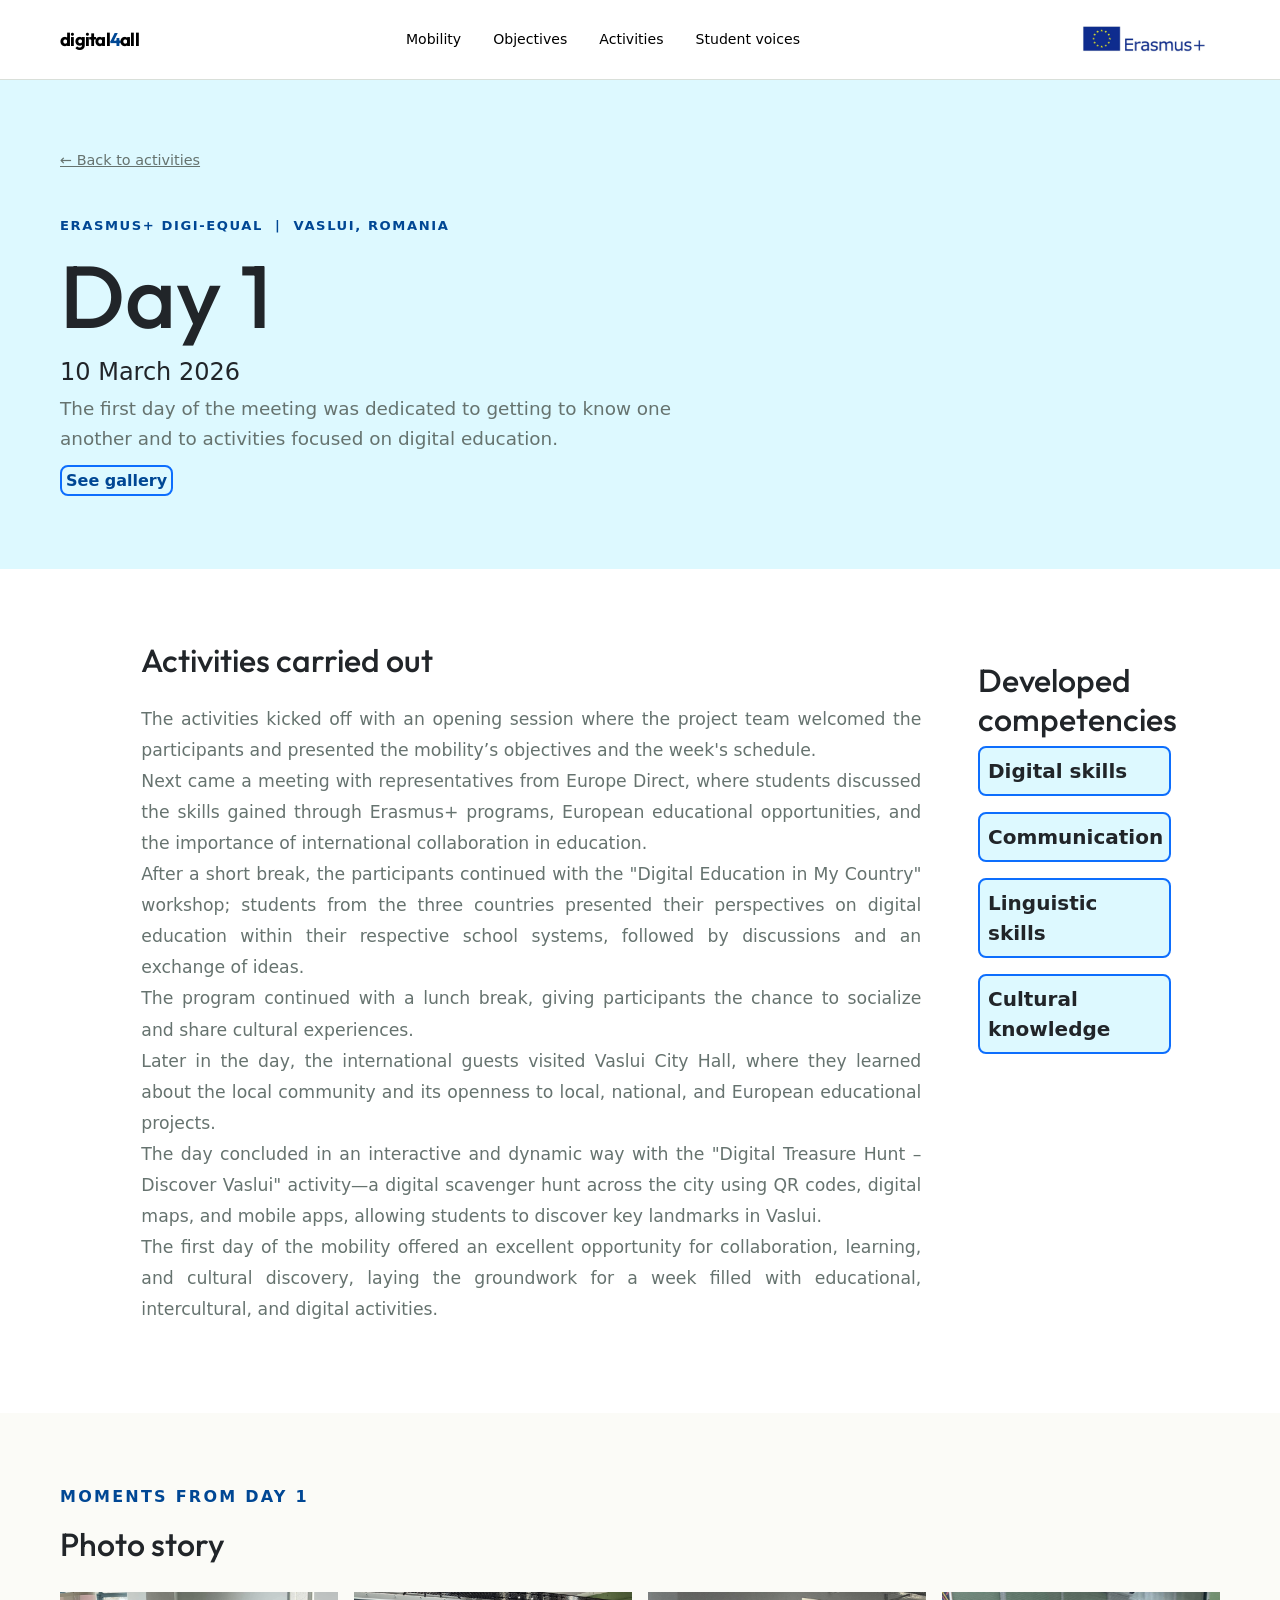
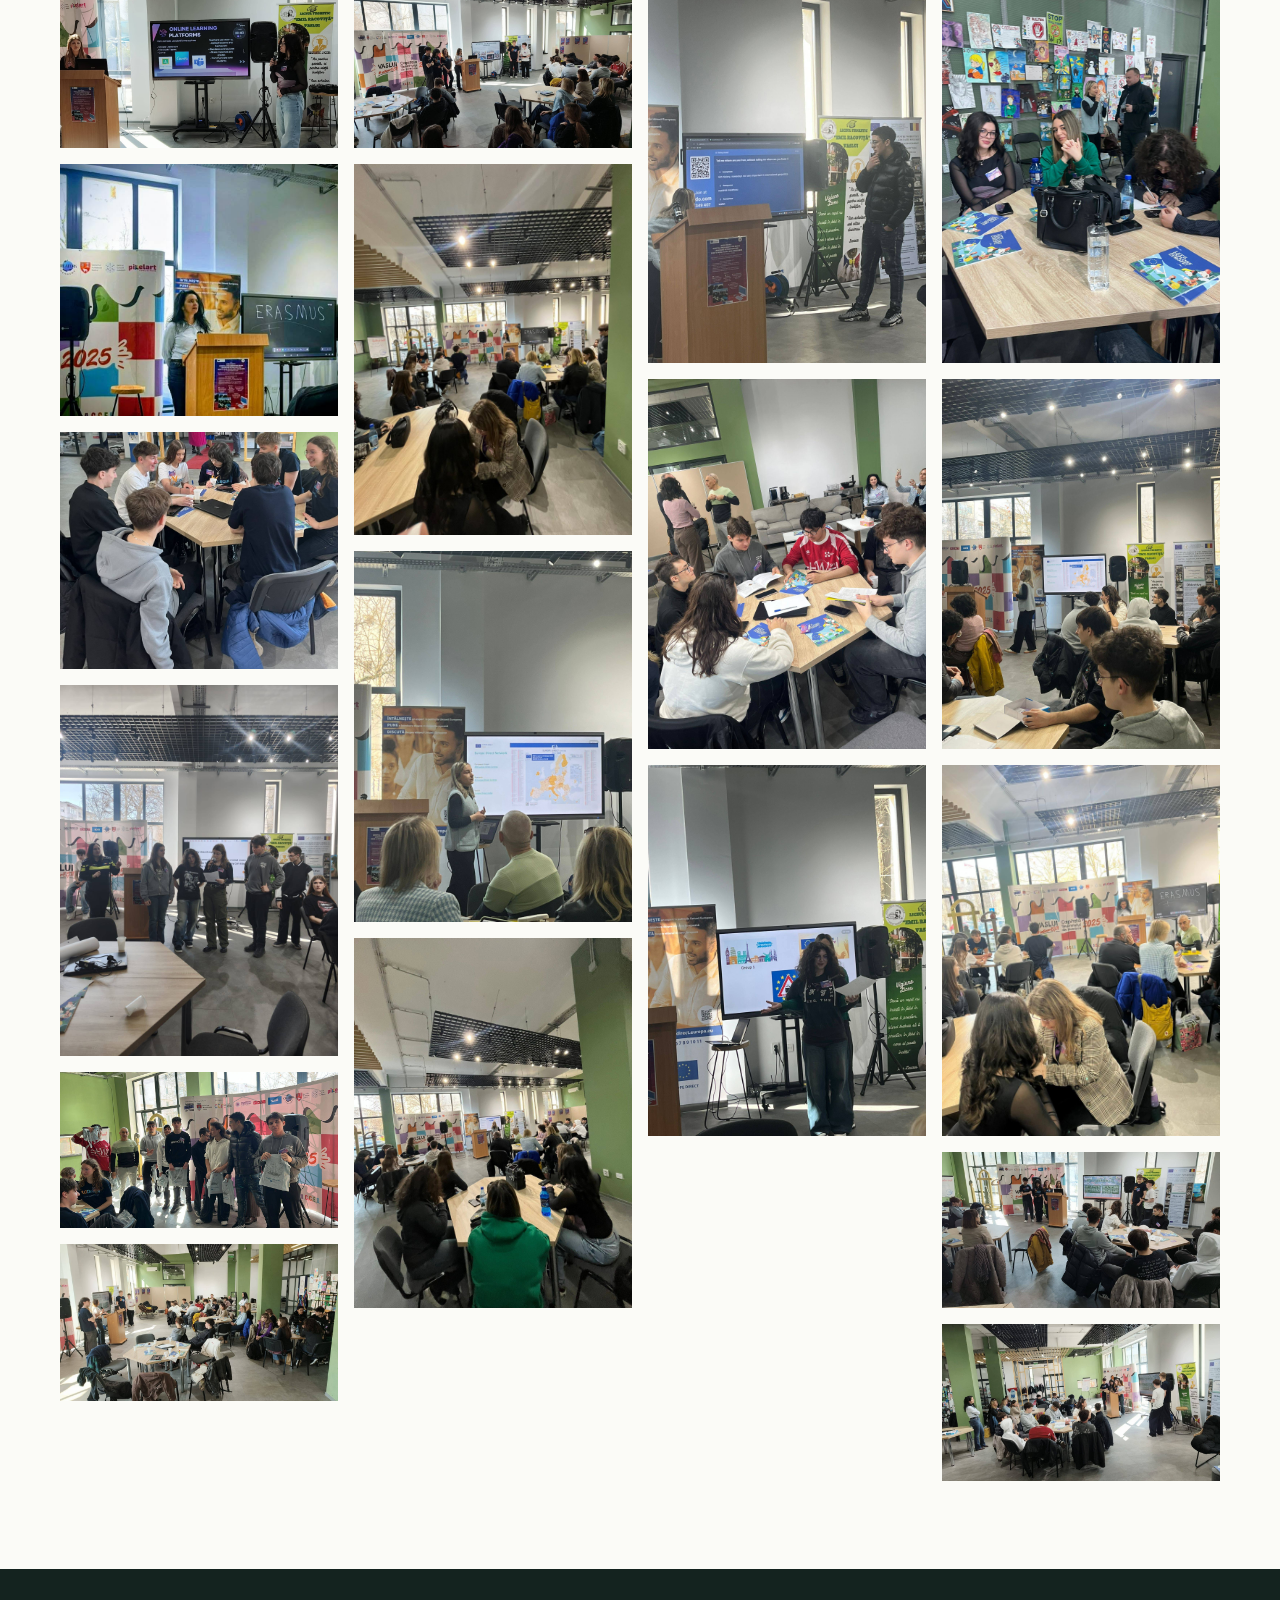
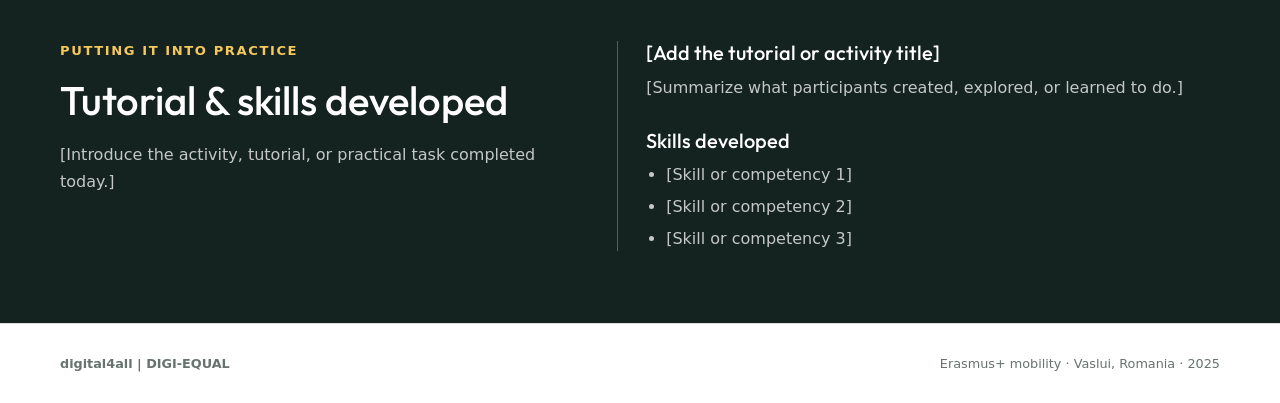
==== assets/posts/day-1/post.html @ b6f580e6 "Add files via upload" ====
<!doctype html>
<html lang="en">
  <head>
    <meta charset="UTF-8" />
    <meta name="viewport" content="width=device-width, initial-scale=1.0" />
    <title>Day 1 | digital4all</title>
    <link rel="preconnect" href="https://fonts.googleapis.com" />
    <link rel="preconnect" href="https://fonts.gstatic.com" crossorigin />
    <link
      href="https://fonts.googleapis.com/css2?family=DM+Sans:wght@400;500;600;700&family=Space+Grotesk:wght@500;600;700&display=swap"
      rel="stylesheet"
    />
    <link rel="preconnect" href="https://fonts.googleapis.com" />
    <link rel="preconnect" href="https://fonts.gstatic.com" crossorigin />
    <link
      href="https://fonts.googleapis.com/css2?family=Archivo:ital,wght@0,100..900;1,100..900&family=Kalnia:wght@100..700&family=Merriweather:ital,opsz,wght@0,18..144,300..900;1,18..144,300..900&family=Outfit:wght@100..900&display=swap"
      rel="stylesheet"
    />
    <link rel="stylesheet" href="/assets/css/styles.css" />
    <link
      href="https://cdn.jsdelivr.net/npm/bootstrap@5.3.8/dist/css/bootstrap.min.css"
      rel="stylesheet"
      integrity="sha384-sRIl4kxILFvY47J16cr9ZwB07vP4J8+LH7qKQnuqkuIAvNWLzeN8tE5YBujZqJLB"
      crossorigin="anonymous"
    />
    <script
      src="https://cdn.jsdelivr.net/npm/bootstrap@5.3.8/dist/js/bootstrap.bundle.min.js"
      integrity="sha384-FKyoEForCGlyvwx9Hj09JcYn3nv7wiPVlz7YYwJrWVcXK/BmnVDxM+D2scQbITxI"
      crossorigin="anonymous"
    ></script>
  </head>
  <body>
    <nav class="bg-white">
      <div class="wrap nav-inner">
        <a
          class="brand text-decoration-none text-black"
          href="../../../index.html"
          >digital<span>4</span>all</a
        >
        <div class="nav-links">
          <a
            href="../../../index.html#mobility"
            class="text-decoration-none text-black"
            >Mobility</a
          >
          <a
            href="../../../index.html#objectives"
            class="text-decoration-none text-black"
            >Objectives</a
          >
          <a
            href="../../../index.html#activities"
            class="text-decoration-none text-black"
            >Activities</a
          >
          <a
            href="../../../index.html#voices"
            class="text-decoration-none text-black"
            >Student voices</a
          >
        </div>
        <span class="nav-tag"
          ><img
            src="/assets/images/erasmus.png"
            class="erasmus-img"
            alt="Erasmus+"
        /></span>
      </div>
    </nav>
    <a class="to-top" href="#top" aria-label="back to top" class="rounded-2"><img src="https://www.svgrepo.com/show/506650/chevron-top.svg" alt=""></a>
    <main class="day-post" id="top">
      <header class="day-post-header">
        <div class="wrap">
          <a class="day-post-back" href="../../../index.html#activities"
            >&larr; Back to activities</a
          >
          <p class="day-post-kicker">
            ERASMUS+ DIGI-EQUAL <span>|</span> VASLUI, ROMANIA
          </p>
          <h1>Day 1</h1>
          <h4>10 March 2026</h4>
          <p class="day-post-deck">
            The first day of the meeting was dedicated to getting to know one
            another and to activities focused on digital education.
          </p>
          <a href="#gallery" class="fw-bold text-decoration-none p-1 border border-primary rounded-3 border-2" style="color: var(--coral)">See gallery</a>
        </div>
      </header>
      <div class="row justify-content-center">
      <section class="col-12 col-md-8 day-story hero" aria-labelledby="story-title">
        <div class="wrap day-post-narrow">
          <h2 id="story-title">Activities carried out</h2>
          <div class="day-story-copy">
            <p style="text-align: justify">
              The activities kicked off with an opening session where the
              project team welcomed the participants and presented the
              mobility’s objectives and the week's schedule. <br />
              Next came a meeting with representatives from Europe Direct, where
              students discussed the skills gained through Erasmus+ programs,
              European educational opportunities, and the importance of
              international collaboration in education. <br />
              After a short break, the participants continued with the "Digital
              Education in My Country" workshop; students from the three
              countries presented their perspectives on digital education within
              their respective school systems, followed by discussions and an
              exchange of ideas. <br />
              The program continued with a lunch break, giving participants the
              chance to socialize and share cultural experiences. <br />
              Later in the day, the international guests visited Vaslui City
              Hall, where they learned about the local community and its
              openness to local, national, and European educational projects.
              <br />
              The day concluded in an interactive and dynamic way with the
              "Digital Treasure Hunt – Discover Vaslui" activity—a digital
              scavenger hunt across the city using QR codes, digital maps, and
              mobile apps, allowing students to discover key landmarks in
              Vaslui. <br />
              The first day of the mobility offered an excellent opportunity for
              collaboration, learning, and cultural discovery, laying the
              groundwork for a week filled with educational, intercultural, and
              digital activities.
            </p>
          </div>
        </div>
      </section>
      <section class="col-10 col-md-2">
        <h2>Developed competencies</h2>
        <p class="fs-5 rounded-3 bg-primary-subtle p-2 fw-bold border border-primary border-2" style="background-color: var(--mint) !important;">Digital skills</p>
        <p class="fs-5 rounded-3 bg-primary-subtle p-2 fw-bold border border-primary border-2" style="background-color: var(--mint) !important;">Communication</p>
        <p class="fs-5 rounded-3 bg-primary-subtle p-2 fw-bold border border-primary border-2" style="background-color: var(--mint) !important;">Linguistic skills</p>
        <p class="fs-5 rounded-3 bg-primary-subtle p-2 fw-bold border border-primary border-2" style="background-color: var(--mint) !important;">Cultural knowledge</p>
      </section>
      </div>
      

      <section class="day-photos" aria-labelledby="photos-title" id="gallery">
        <div class="wrap">
          <div class="day-section-heading">
            <p class="section-label">Moments from Day 1</p>
            <h2 id="photos-title">Photo story</h2>
          </div>
          <div id="gallery-mansonry" class="masonry-grid"></div>
        </div>
      </section>
      <div
        class="modal fade"
        id="modalGalerie"
        tabindex="-1"
        aria-hidden="true"
      >
        <div class="modal-dialog modal-dialog-centered modal-lg">
          <div class="modal-content bg-dark border-0">
            <div class="modal-header border-0 pb-0">
              <button
                type="button"
                class="btn-close btn-close-white"
                data-bs-dismiss="modal"
                aria-label="Close"
              ></button>
            </div>
            <div class="modal-body p-0 text-center position-relative">
              <button id="btnPrev" class="btn nav-btn start-0 text-white">‹</button>
              <img
                id="imgModal"
                src=""
                class="img-fluid"
                alt="Imagine mărită"
              />
              <button id="btnNext" class="btn nav-btn end-0 text-white">›</button>
            </div>
          </div>
        </div>
      </div>

      <section class="day-learning" aria-labelledby="learning-title">
        <div class="wrap day-learning-inner">
          <div class="day-learning-intro">
            <p class="day-learning-kicker">PUTTING IT INTO PRACTICE</p>
            <h2 id="learning-title">Tutorial &amp; skills developed</h2>
            <p>
              [Introduce the activity, tutorial, or practical task completed
              today.]
            </p>
          </div>
          <div class="day-learning-detail">
            <h3>[Add the tutorial or activity title]</h3>
            <p>
              [Summarize what participants created, explored, or learned to do.]
            </p>
            <h3>Skills developed</h3>
            <ul>
              <li>[Skill or competency 1]</li>
              <li>[Skill or competency 2]</li>
              <li>[Skill or competency 3]</li>
            </ul>
          </div>
        </div>
      </section>
    </main>
    <footer>
      <div class="wrap footer-inner">
        <strong>digital4all | DIGI-EQUAL</strong>
        <span>Erasmus+ mobility · Vaslui, Romania · 2025</span>
      </div>
    </footer>
    
  </body>
  <script>
    const iframe = document.getElementById("resources-iframe");
    iframe.addEventListener("load", function () {
      const iframeDocument =
        iframe.contentDocument || iframe.contentWindow.document;
      const links = iframeDocument.getElementsByTagName("a");

      for (let link of links) {
        if (link.getAttribute("target") === "_blank") {
          link.setAttribute("target", "_self");
        }
      }
    });
  </script>
  <script src="/assets/js/day-1.js"></script>
</html>
---- assets/css/styles.css ----
:root {
  --ink: #14231f;
  --muted: #66736f;
  --paper: #f5f6f0;
  --cream: #fbfbf7;
  --mint: #ddf9ff;
  --coral: #004794;
  --yellow: #f5c85b;
  --line: #d9dfd9;
}

* {
  box-sizing: border-box;
}
html {
  scroll-behavior: smooth;
}
html {
	scroll-behavior: smooth;
	container-type: scroll-state;
  container-name: scroller;
}

body {
  margin: 0;
  color: var(--ink);
  background: var(--paper);
  font-family: "DM Sans", sans-serif;
}
h1,
h2,
h3,
p {
  margin: 0;
}
h1,
h2,
h3,
.brand {
  font-family: "Outfit", sans-serif;
  font-weight: 600;
}
a {
  color: inherit;
  text-decoration: none;
}
.wrap {
  width: min(1160px, calc(100% - 48px));
  margin: 0 auto;
}

nav {
  height: 80px;
  display: flex;
  align-items: center;
  border-bottom: 1px solid var(--line);
  background: var(--cream);
}
.nav-inner {
  display: flex;
  align-items: center;
  justify-content: space-between;
}
.brand {
  font-size: 1.15rem;
  font-weight: 700;
  letter-spacing: -0.04em;
}
.brand span {
  color: var(--coral);
}
.nav-links {
  display: flex;
  gap: 32px;
  color: var(--muted);
  font-size: 0.88rem;
}
.nav-links a:hover {
  color: var(--ink);
}
.nav-tag {
  padding: 9px 14px;
  border-radius: 999px;
  font-size: 0.78rem;
  font-weight: 700;
}

.hero {
  padding: 72px 0 88px;
}
.hero-grid {
  display: grid;
  grid-template-columns: 0.88fr 1.12fr;
  gap: 72px;
  align-items: center;
}
.eyebrow,
.section-label {
  color: var(--coral) !important;
  text-transform: uppercase;
  letter-spacing: 0.14em;
  font-size: 1rem;
  font-weight: 700;
}
.hero h1 {
  max-width: 570px;
  margin: 18px 0 24px;
  font-size: clamp(3.5rem, 7vw, 6.8rem);
  line-height: 0.92;
  letter-spacing: -0.08em;
}
.hero h1 em {
  color: var(--coral);
  font-style: normal;
}
.hero-copy {
  max-width: 430px;
  color: var(--muted);
  font-size: 1.08rem;
  line-height: 1.65;
}
.hero-meta {
  display: flex;
  align-items: center;
  justify-content: center;
  gap: 18px;
  margin-top: 38px;
  padding-top: 22px;
}
.hero-meta span {
  color: var(--ink);
  font-family: "Space Grotesk", sans-serif;
  font-size: 0.82rem;
  font-weight: 700;
  letter-spacing: 0.12em;
}
.hero-meta strong {
  display: block;
  font-family: "Space Grotesk", sans-serif;
  font-size: 1.35rem;
}
.hero-meta small {
  color: var(--muted);
  font-size: 0.76rem;
}
.hero-photo {
  position: relative;
}
.hero-photo img {
  display: block;
  width: 100%;
  aspect-ratio: 1.12 / 1;
  object-fit: cover;
  object-position: center;
  border-radius: 4px;
}
.erasmus-img {
  width: 125px;
}

section {
  padding: 92px 0;
}
.section-head {
  display: flex;
  justify-content: space-between;
  align-items: end;
  gap: 24px;
  margin-bottom: 36px;
}
.section-head h2 {
  max-width: 600px;
  margin-top: 12px;
  font-size: clamp(2.3rem, 4vw, 4rem);
  line-height: 0.98;
  letter-spacing: -0.07em;
}
.section-intro {
  max-width: 330px;
  color: var(--muted);
  line-height: 1.6;
}
.outcomes {
  background: var(--mint);
}
.outcome-grid {
  display: grid;
  grid-template-columns: repeat(3, 1fr);
  gap: 16px;
}
.outcome {
  min-height: 200px;
  padding: 26px;
  border: 2px solid var(--coral);
  background: rgba(255, 255, 255, 0.5);
  border-radius: 10px;
}
.outcome-number {
  display: none;
  color: var(--coral);
  font-family: "Space Grotesk", sans-serif;
  font-size: 2.8rem;
  line-height: 1;
}
.outcome h3 {
  color: var(--coral);
  font-weight: 900;
  margin: 55px 0 12px;
  font-size: 1.25rem;
}
.outcome p,
.activity p,
.quote p {
  color: var(--muted);
  line-height: 1.55;
}

.activities {
  background: var(--cream);
}
.activity-grid {
  max-width: 980px;
}
.activity {
  display: grid;
  grid-template-columns: minmax(0, 1fr) minmax(0, 1fr);
  gap: 40px;
  align-items: center;
  border-top: 1px solid var(--line);
  padding-top: 24px;
}
.activity img {
  display: block;
  width: 100%;
  aspect-ratio: 1.45 / 1;
  object-fit: cover;
  border-radius: 4px;
}
.activity h3 {
  margin-bottom: 12px;
  font-size: 1.8rem;
  letter-spacing: -0.04em;
}
.activity-copy {
  max-width: 420px;
}

.testimonials {
  background: var(--paper);
}
.quote-grid {
  display: grid;
  grid-template-columns: repeat(3, 1fr);
  gap: 48px;
}
.quote {
  padding-top: 20px;
  border-top: 2px solid var(--ink);
}
.quote p {
  color: var(--ink);
  font-size: 1.15rem;
  line-height: 1.45;
}
.quote p::before {
  content: "“";
  color: var(--coral);
  font-family: Georgia, serif;
  font-size: 3rem;
  line-height: 0;
  vertical-align: -0.4em;
  margin-right: 5px;
}
.quote cite {
  display: block;
  margin-top: 24px;
  color: var(--muted);
  font-size: 0.82rem;
  font-style: normal;
}
footer {
  padding: 30px 0;
  border-top: 1px solid var(--line);
  color: var(--muted);
  font-size: 0.8rem;
}
.footer-inner {
  display: flex;
  justify-content: space-between;
  gap: 20px;
}

@media (max-width: 760px) {
  .wrap {
    width: min(100% - 32px, 560px);
  }
  nav {
    height: 68px;
  }
  .nav-links {
    display: none;
  }
  .hero {
    padding: 52px 0 70px;
  }
  .hero-grid,
  .outcome-grid,
  .quote-grid {
    grid-template-columns: 1fr;
    gap: 28px;
  }
  .hero h1 {
    font-size: clamp(3.4rem, 18vw, 5.5rem);
  }
  .hero-photo img {
    aspect-ratio: 1 / 1;
  }
  .hero-meta {
    gap: 10px;
  }
  .hero-meta span {
    font-size: 0.7rem;
    white-space: nowrap;
  }
  .img-info {
    width: 120px;
  }
  .photo-note {
    right: 8px;
  }
  section {
    padding: 70px 0;
  }
  .section-head {
    display: block;
  }
  .section-intro {
    margin-top: 18px;
  }
  .activity {
    grid-template-columns: 1fr;
    gap: 20px;
  }
  .footer-inner {
    display: block;
  }
  .footer-inner span {
    display: block;
    margin-top: 8px;
  }
}

.img-info {
  width: 150px;
}

.day-post-header {
  padding: 68px 0 76px;
  background: var(--mint);
}
.day-post-narrow {
  max-width: 780px;
}
.day-post-back {
  display: inline-block;
  margin-bottom: 44px;
  color: var(--muted);
  font-size: 0.9rem;
}
.day-post-back:hover {
  color: var(--ink);
}
.day-post-kicker,
.day-learning-kicker {
  color: var(--coral);
  font-size: 0.82rem;
  font-weight: 700;
  letter-spacing: 0.12em;
}
.day-post-kicker span {
  padding: 0 6px;
}
.day-post-header h1 {
  max-width: 720px;
  margin: 18px 0;
  font-size: clamp(3rem, 8vw, 5.5rem);
  line-height: 0.98;
}
.day-post-deck {
  max-width: 620px;
  color: var(--muted);
  font-size: 1.15rem;
  line-height: 1.6;
}
.day-story {
  padding: 72px 0;
}
.day-story h2,
.day-section-heading h2,
.day-learning h2 {
  font-size: 2rem;
}
.day-story-copy {
  margin-top: 24px;
  color: var(--muted);
  font-size: 1.08rem;
  line-height: 1.8;
}
.day-story-copy p + p {
  margin-top: 18px;
}
.day-photos {
  padding: 72px 0;
  background: var(--cream);
}
.day-section-heading {
  margin-bottom: 28px;
}
.day-section-heading h2 {
  margin-top: 10px;
}
.day-photo {
  max-width: 980px;
  margin: 0 auto;
}
.day-photo img {
  display: block;
  width: 100%;
  max-height: 620px;
  aspect-ratio: 16 / 9;
  object-fit: cover;
  border-radius: 4px;
}
.day-photo figcaption {
  margin-top: 10px;
  color: var(--muted);
  font-size: 0.86rem;
}
.day-learning {
  padding: 72px 0;
  color: white;
  background: var(--ink);
}
.day-learning-inner {
  display: grid;
  grid-template-columns: 0.9fr 1.1fr;
  gap: 64px;
  align-items: start;
}
.day-learning-kicker {
  color: var(--yellow);
}
.day-learning h2 {
  margin: 14px 0 18px;
  font-size: 2.5rem;
}
.day-learning-intro > p:last-child,
.day-learning-detail p {
  color: rgba(255, 255, 255, 0.75);
  line-height: 1.65;
}
.day-learning-detail {
  padding-left: 28px;
  border-left: 1px solid rgba(255, 255, 255, 0.28);
}
.day-learning-detail h3 {
  margin-bottom: 10px;
  font-size: 1.25rem;
}
.day-learning-detail p + h3 {
  margin-top: 28px;
}
.day-learning-detail ul {
  display: grid;
  gap: 8px;
  margin: 0;
  padding-left: 20px;
  color: rgba(255, 255, 255, 0.75);
}

@media (max-width: 760px) {
  .day-post-header,
  .day-story,
  .day-photos,
  .day-learning {
    padding: 54px 0;
  }
  .day-post-back {
    margin-bottom: 34px;
  }
  .day-learning-inner {
    grid-template-columns: 1fr;
    gap: 32px;
  }
  .day-learning-detail {
    padding: 24px 0 0;
    border-top: 1px solid rgba(255, 255, 255, 0.28);
    border-left: 0;
  }
}

.masonry-grid {
  column-count: 1;
  column-gap: 1rem;
}

@media (min-width: 576px) {
  .masonry-grid {
    column-count: 2;
  }
}
@media (min-width: 768px) {
  .masonry-grid {
    column-count: 3;
  }
}
@media (min-width: 992px) {
  .masonry-grid {
    column-count: 4;
  }
}

.masonry-item {
  display: inline-block;
  width: 100%;
  margin-bottom: 1rem;
}

.nav-btn {
  position: absolute;
  top: 50%;
  transform: translateY(-50%);
  background-color: rgba(0, 0, 0, 0.5);
  color: white;
  font-size: 2.5rem;
  border: none;
  padding: 0 15px;
  line-height: 1;
  z-index: 10;
  border-radius: 0 5px 5px 0;
  transition: background 0.3s;
}
.nav-btn:hover {
  background-color: rgba(0, 0, 0, 0.8);
  color: white;
}
#btnNext {
  border-radius: 5px 0 0 5px;
}

#imgModal {
  max-height: 80vh;
  width: auto;
  object-fit: contain;
}

.to-top {
	position: fixed;
	bottom: 20px;
	right: 20px;
	translate: 80px 0;
  transition: all 0.4s ease, border-color 0.4s ease;
}

@container scroller scroll-state(scrollable: top) {
  .to-top {
    translate: 0 0;
  }
}

.to-top {
	display: flex;
	justify-content: center;
	align-items: center;
	height: 50px;
	width: 50px;
	color:#004794;
	background: white;
	border: 4px solid black;
	cursor: pointer;
}

.to-top img {
	width: 30px;
}

.to-top:hover {
	border-color: var(--coral);
}
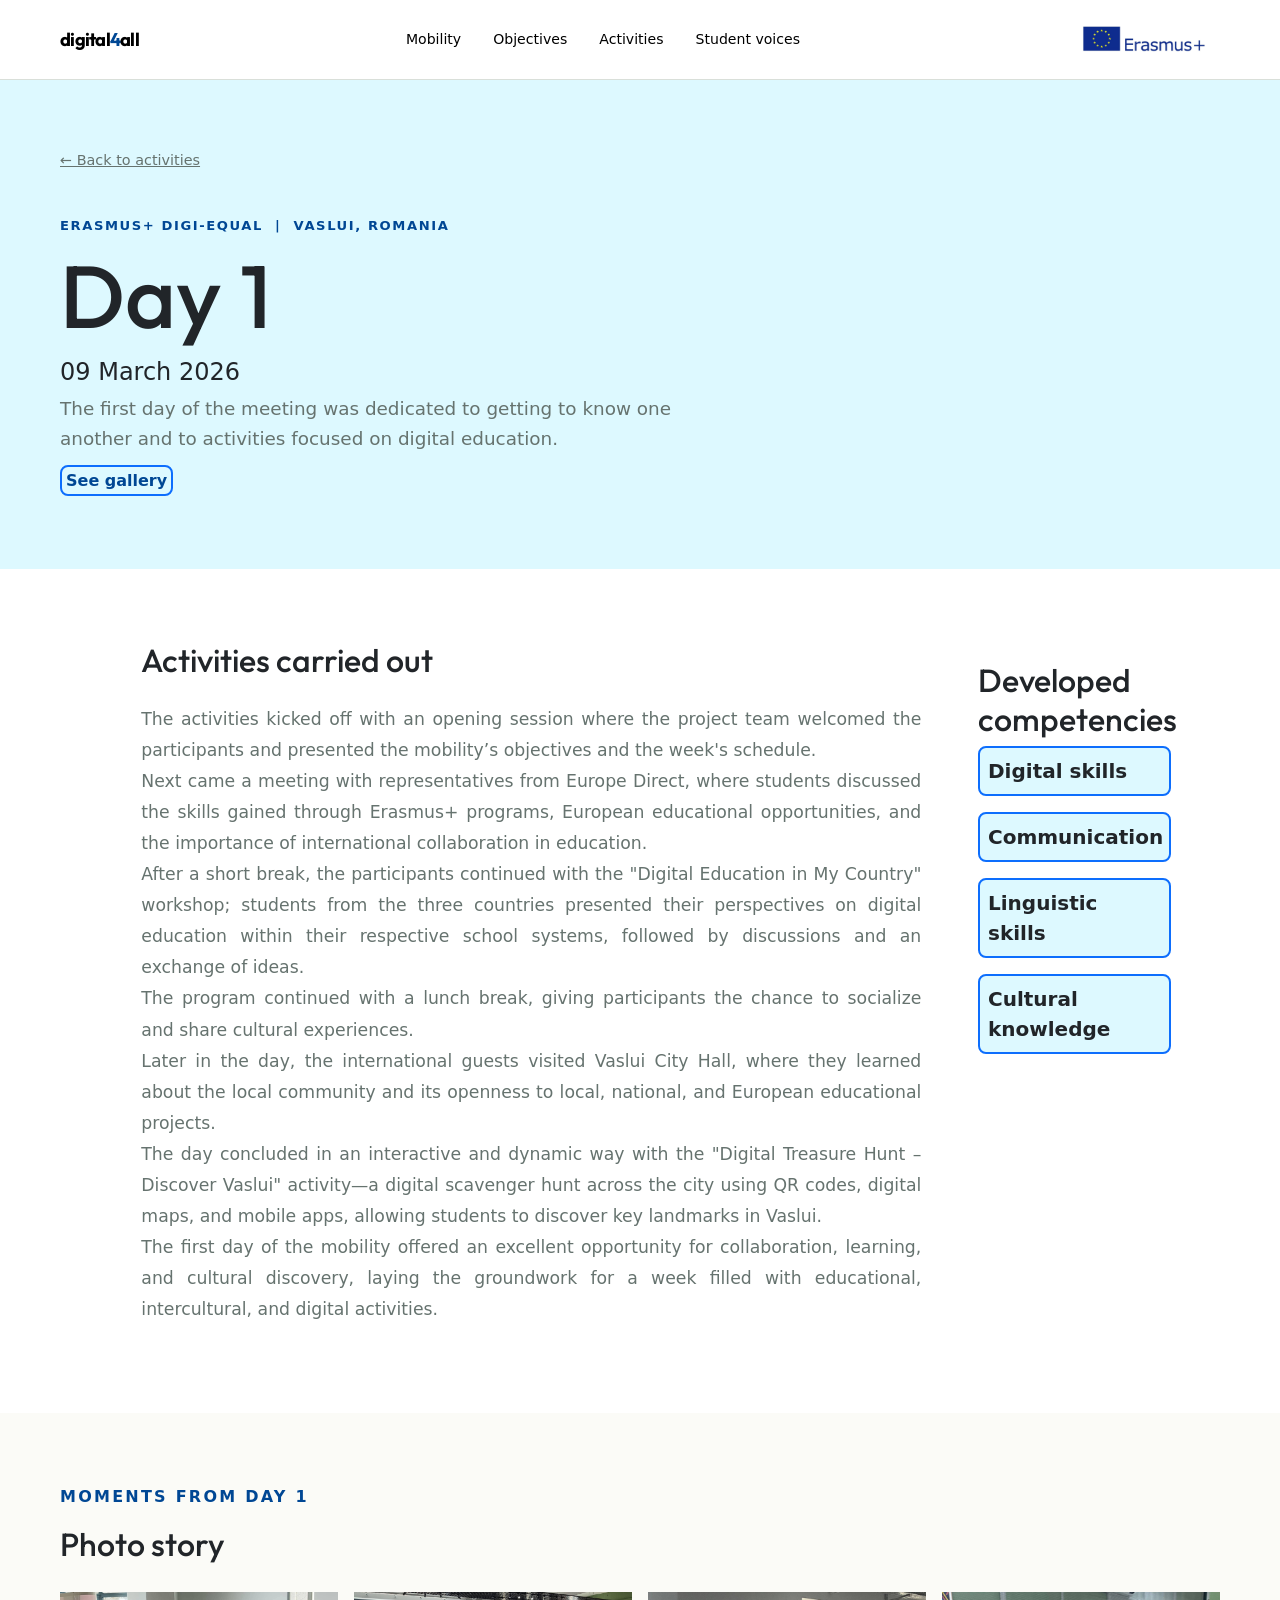
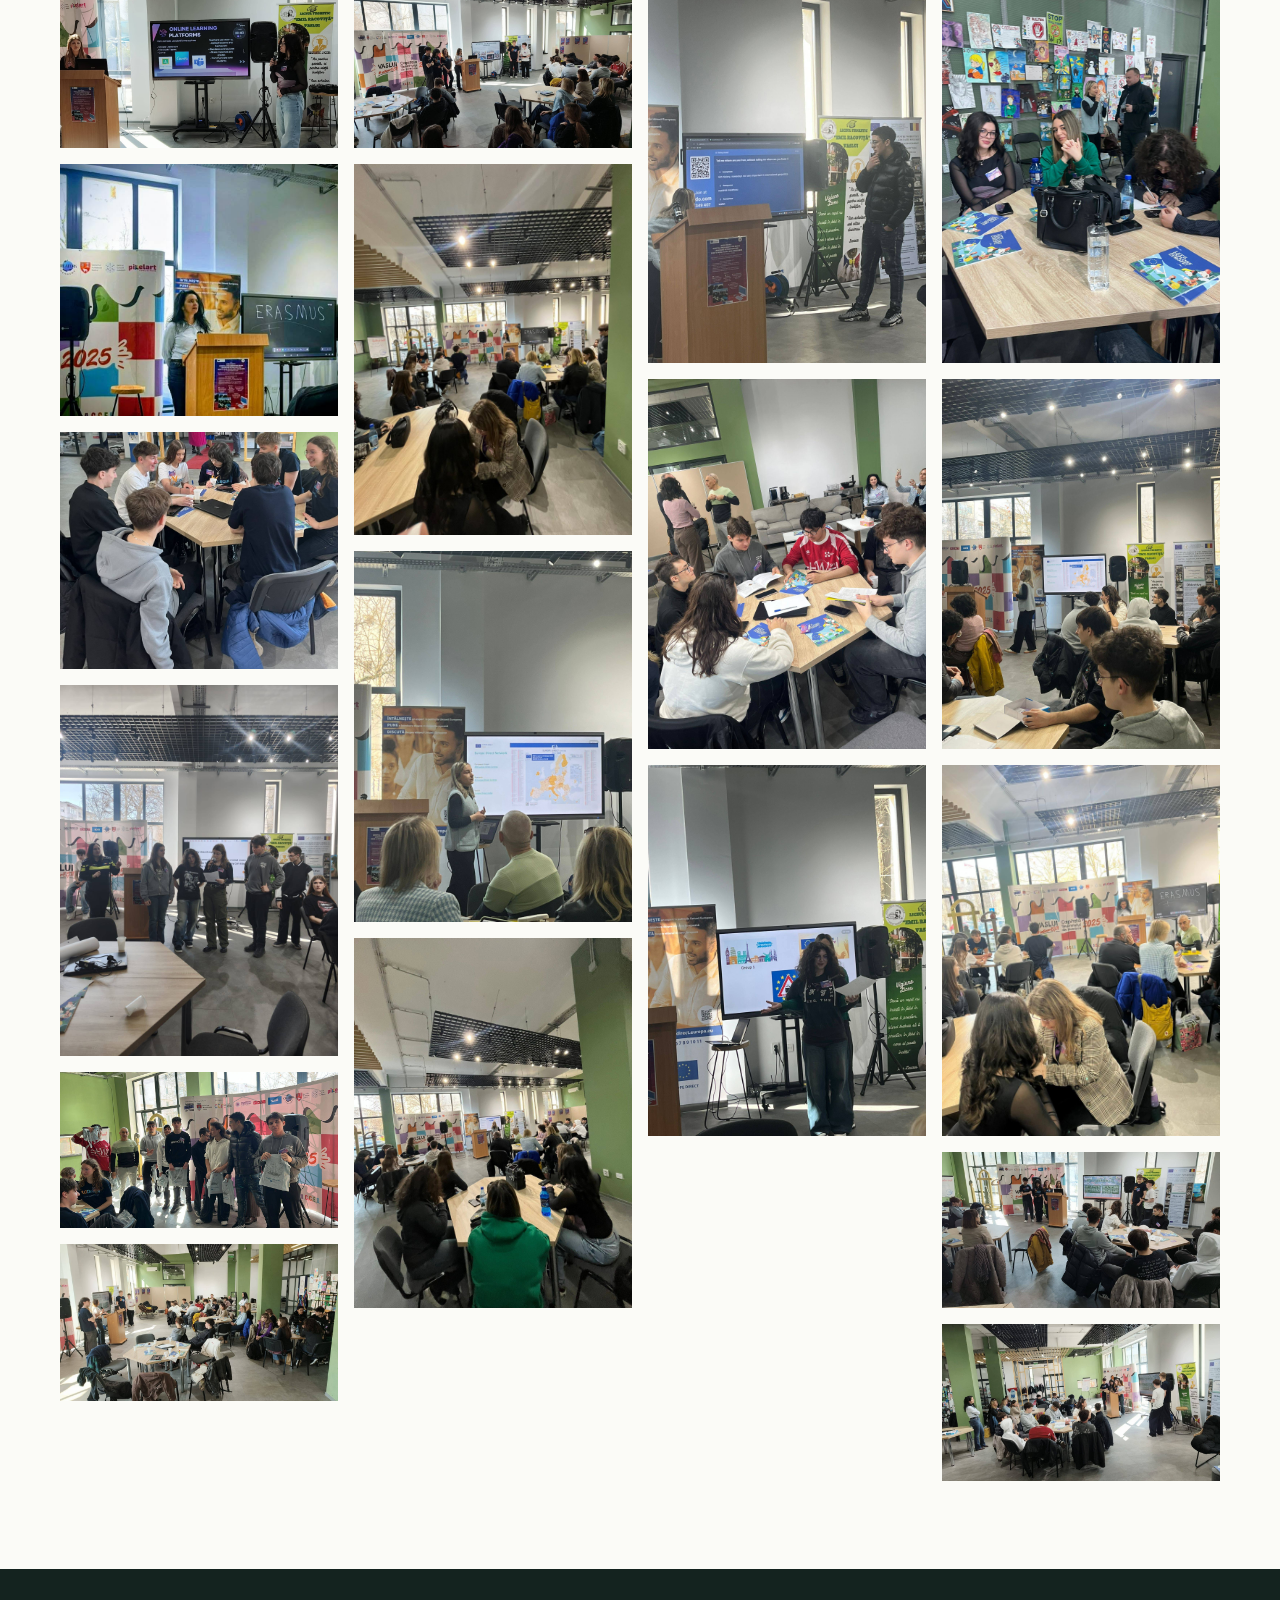
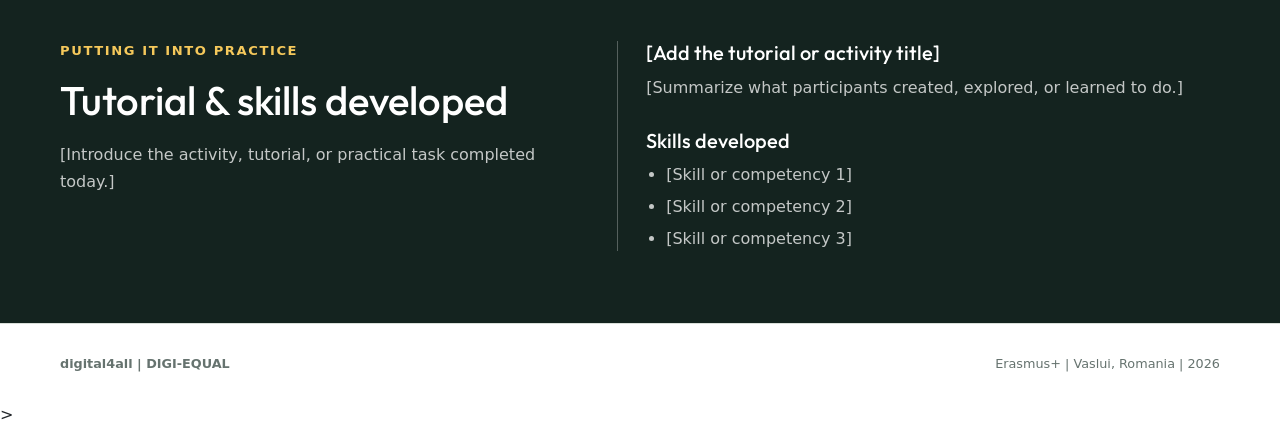
==== commit 279ef399: "Add files via upload" ====
--- a/assets/posts/day-1/post.html
+++ b/assets/posts/day-1/post.html
@@ -16,7 +16,7 @@
       href="https://fonts.googleapis.com/css2?family=Archivo:ital,wght@0,100..900;1,100..900&family=Kalnia:wght@100..700&family=Merriweather:ital,opsz,wght@0,18..144,300..900;1,18..144,300..900&family=Outfit:wght@100..900&display=swap"
       rel="stylesheet"
     />
-    <link rel="stylesheet" href="/assets/css/styles.css" />
+    <link rel="stylesheet" href="../../css/styles.css" />
     <link
       href="https://cdn.jsdelivr.net/npm/bootstrap@5.3.8/dist/css/bootstrap.min.css"
       rel="stylesheet"
@@ -61,7 +61,7 @@
         </div>
         <span class="nav-tag"
           ><img
-            src="/assets/images/erasmus.png"
+            src="../../images/erasmus.png"
             class="erasmus-img"
             alt="Erasmus+"
         /></span>
@@ -78,7 +78,7 @@
             ERASMUS+ DIGI-EQUAL <span>|</span> VASLUI, ROMANIA
           </p>
           <h1>Day 1</h1>
-          <h4>10 March 2026</h4>
+          <h4>09 March 2026</h4>
           <p class="day-post-deck">
             The first day of the meeting was dedicated to getting to know one
             another and to activities focused on digital education.
@@ -200,12 +200,11 @@
     <footer>
       <div class="wrap footer-inner">
         <strong>digital4all | DIGI-EQUAL</strong>
-        <span>Erasmus+ mobility · Vaslui, Romania · 2025</span>
+        <span>Erasmus+ | Vaslui, Romania | 2026</span>
       </div>
     </footer>
-    
-  </body>
-  <script>
+    <script src="https://cdn.jsdelivr.net/npm/sienna-accessibility/dist/sienna-accessibility.umd.js" async></script>
+    <script>
     const iframe = document.getElementById("resources-iframe");
     iframe.addEventListener("load", function () {
       const iframeDocument =
@@ -219,5 +218,7 @@
       }
     });
   </script>
-  <script src="/assets/js/day-1.js"></script>
+  <script src="../../js/day-1.js"></script
+  </body>
+  >
 </html>
--- a/assets/css/styles.css
+++ b/assets/css/styles.css
@@ -236,6 +236,19 @@
   object-fit: cover;
   border-radius: 4px;
 }
+.activity-placeholder {
+  display: grid;
+  min-height: 220px;
+  place-items: center;
+  border: 1px solid var(--line);
+  border-radius: 4px;
+  color: var(--coral);
+  background: var(--mint);
+  font-family: "Space Grotesk", sans-serif;
+  font-size: 1.3rem;
+  font-weight: 700;
+  letter-spacing: 0.14em;
+}
 .activity h3 {
   margin-bottom: 12px;
   font-size: 1.8rem;
@@ -252,6 +265,10 @@
   display: grid;
   grid-template-columns: repeat(3, 1fr);
   gap: 48px;
+}
+.student-quote-grid {
+  grid-template-columns: repeat(2, minmax(0, 1fr));
+  gap: 32px;
 }
 .quote {
   padding-top: 20px;
@@ -278,6 +295,68 @@
   font-size: 0.82rem;
   font-style: normal;
 }
+.resource-link {
+  display: inline-flex;
+  align-items: center;
+  gap: 10px;
+  margin-top: 24px;
+  color: var(--coral);
+  font-weight: 700;
+}
+.resource-link:hover {
+  text-decoration: underline;
+}
+.resource-grid {
+  display: grid;
+  grid-template-columns: repeat(2, minmax(0, 1fr));
+  gap: 20px;
+}
+.resource-card {
+  padding: 26px;
+  border: 1px solid var(--line);
+  border-radius: 8px;
+  background: white;
+}
+.resource-card h3 {
+  margin-bottom: 12px;
+  font-size: 1.35rem;
+}
+.resource-card p {
+  color: var(--muted);
+  line-height: 1.6;
+}
+.resource-card a {
+  display: inline-block;
+  margin-top: 18px;
+  color: var(--coral);
+  font-weight: 700;
+}
+.experience-note {
+  margin-bottom: 32px;
+  padding: 18px 22px;
+  border-left: 4px solid var(--coral);
+  background: var(--mint);
+  color: var(--ink);
+  line-height: 1.6;
+}
+.quote-placeholder {
+  padding: 24px;
+  border: 1px dashed var(--muted);
+  border-radius: 4px;
+  background: var(--cream);
+}
+.quote-placeholder p {
+  color: var(--muted);
+  font-style: italic;
+}
+.quote-placeholder cite {
+  display: block;
+  margin-top: 18px;
+  color: var(--ink);
+  font-size: 0.9rem;
+  font-style: normal;
+  font-weight: 700;
+}
 footer {
   padding: 30px 0;
   border-top: 1px solid var(--line);
@@ -305,7 +384,8 @@
   }
   .hero-grid,
   .outcome-grid,
-  .quote-grid {
+  .quote-grid,
+  .resource-grid {
     grid-template-columns: 1fr;
     gap: 28px;
   }
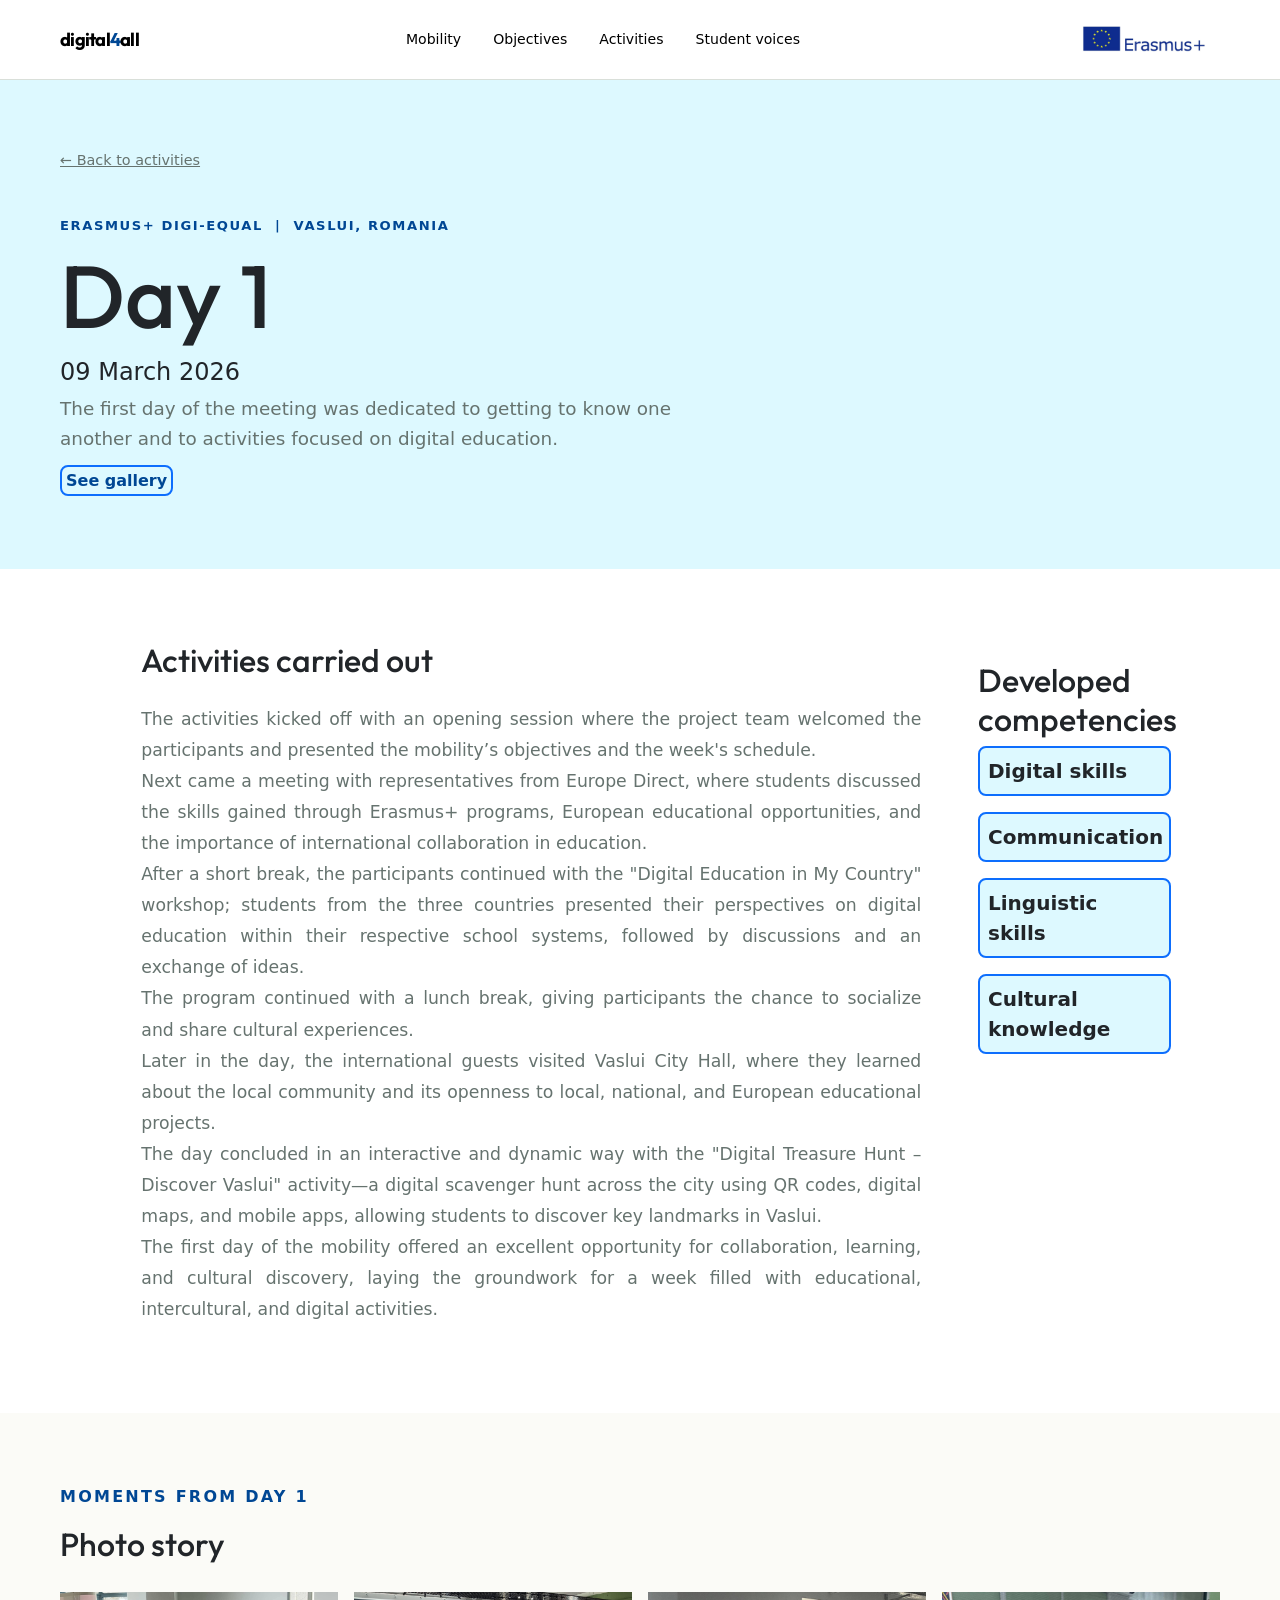
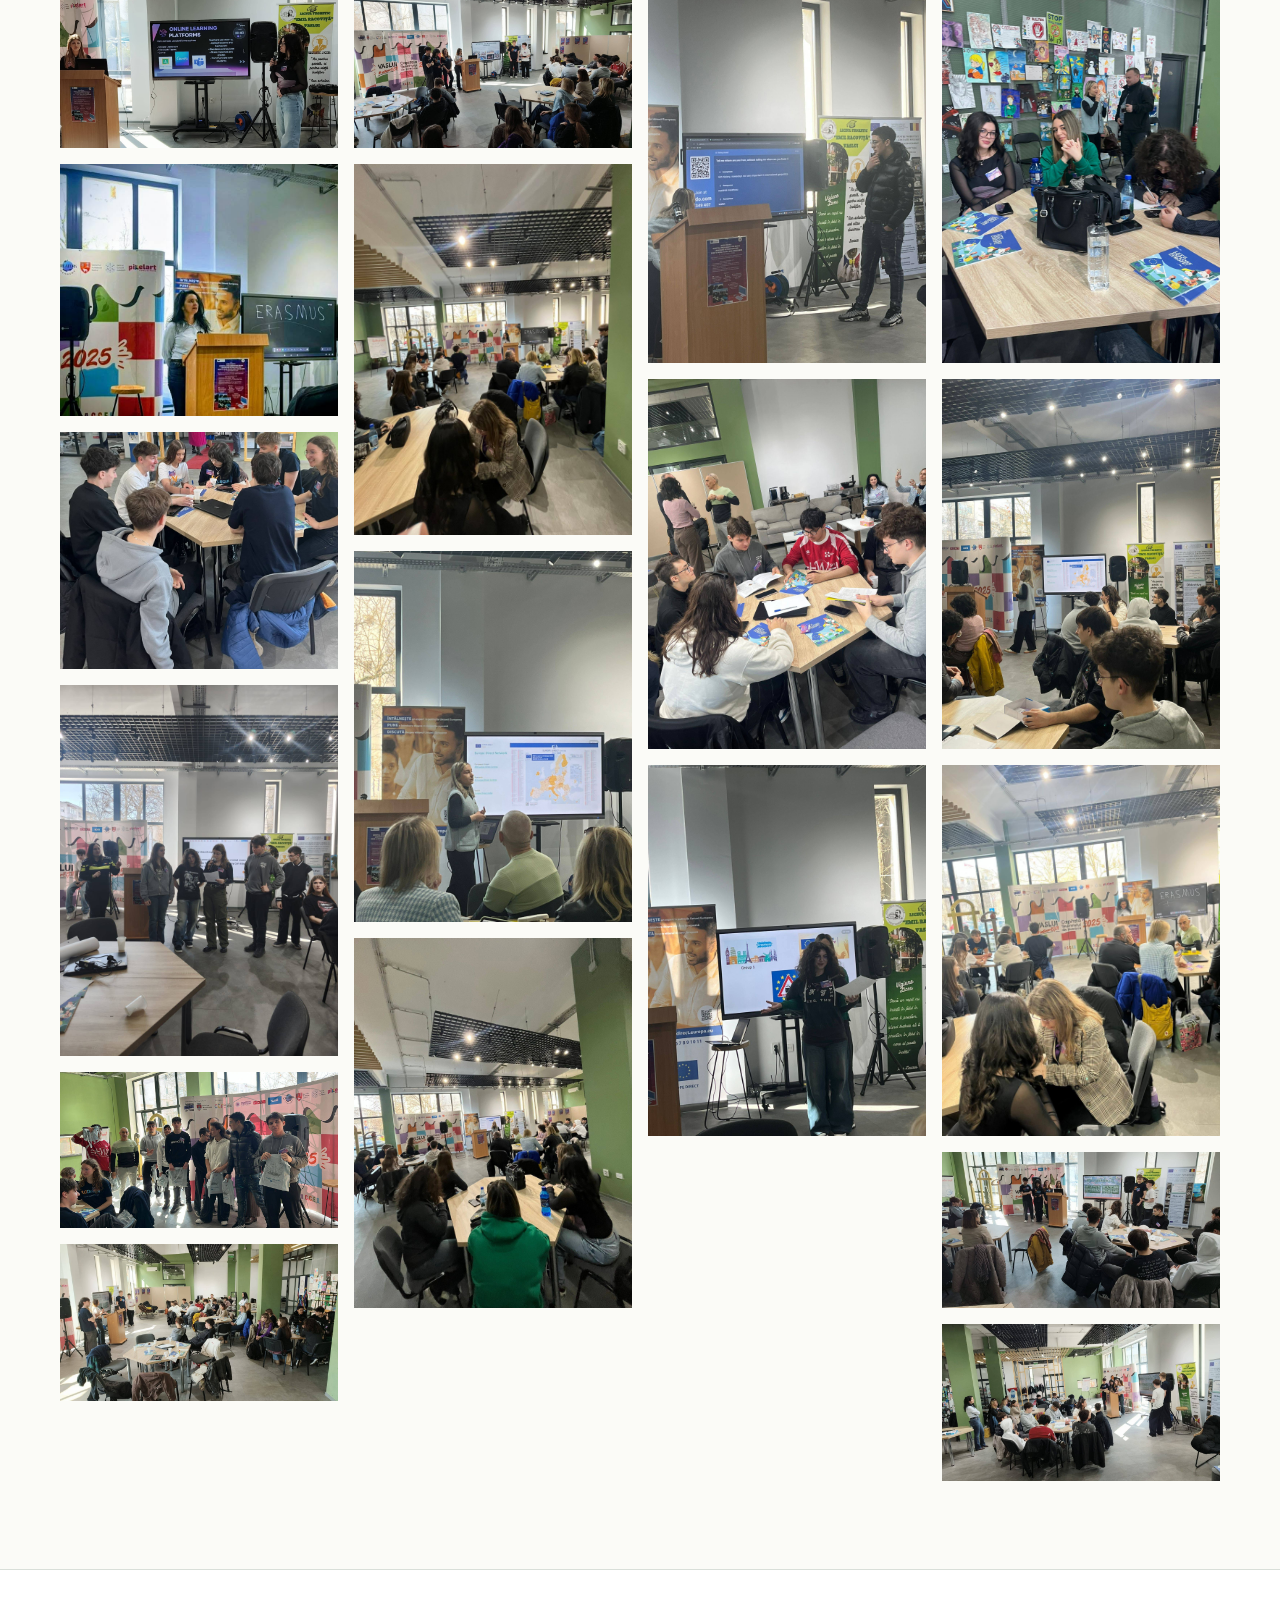
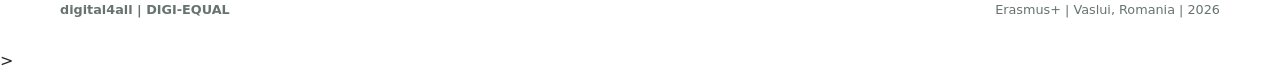
==== commit 7b53323c: "Refactor HTML structure for Day 1 post" ====
--- a/assets/posts/day-1/post.html
+++ b/assets/posts/day-1/post.html
@@ -172,30 +172,7 @@
         </div>
       </div>
 
-      <section class="day-learning" aria-labelledby="learning-title">
-        <div class="wrap day-learning-inner">
-          <div class="day-learning-intro">
-            <p class="day-learning-kicker">PUTTING IT INTO PRACTICE</p>
-            <h2 id="learning-title">Tutorial &amp; skills developed</h2>
-            <p>
-              [Introduce the activity, tutorial, or practical task completed
-              today.]
-            </p>
-          </div>
-          <div class="day-learning-detail">
-            <h3>[Add the tutorial or activity title]</h3>
-            <p>
-              [Summarize what participants created, explored, or learned to do.]
-            </p>
-            <h3>Skills developed</h3>
-            <ul>
-              <li>[Skill or competency 1]</li>
-              <li>[Skill or competency 2]</li>
-              <li>[Skill or competency 3]</li>
-            </ul>
-          </div>
-        </div>
-      </section>
+      
     </main>
     <footer>
       <div class="wrap footer-inner">
